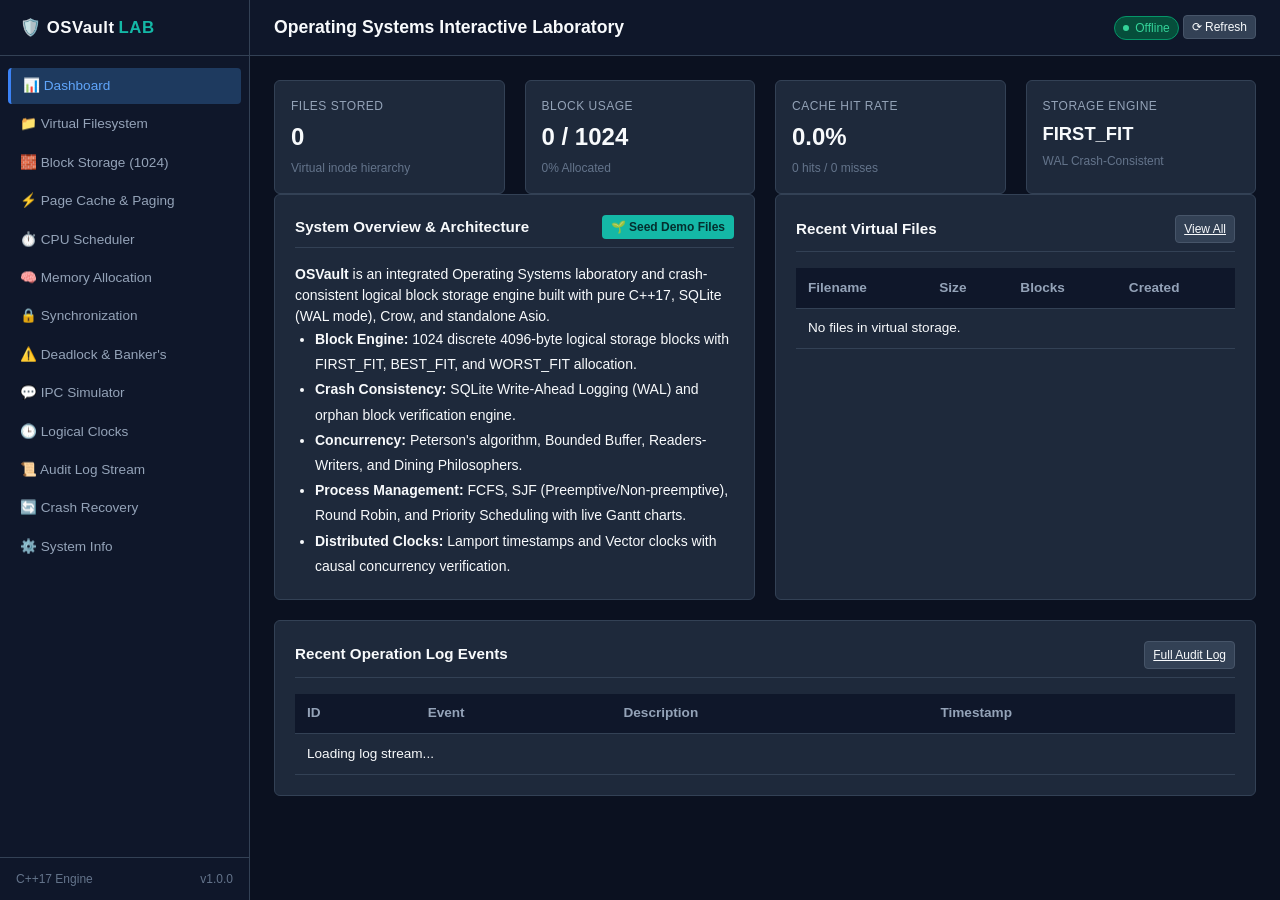
==== web/index.html @ 970a9176 "Initial commit: OSVault Complete Full-Stack Operating Systems Lab & Storage Engine" ====
<!DOCTYPE html>
<html lang="en">
<head>
  <meta charset="UTF-8">
  <meta name="viewport" content="width=device-width, initial-scale=1.0">
  <title>OSVault — Interactive Operating Systems Laboratory & Storage Engine</title>
  <link rel="stylesheet" href="assets/css/styles.css">
  <link rel="icon" href="data:image/svg+xml,<svg xmlns=%22http://www.w3.org/2000/svg%22 viewBox=%220%22%20width=%22100%22%20height=%22100%22><text y=%22.9em%22 font-size=%2290%22>🛡️</text></svg>">
</head>
<body>

  <!-- Sidebar -->
  <aside id="sidebar">
    <div class="brand-header">
      🛡️ OSVault <span>LAB</span>
    </div>
    <ul class="nav-menu">
      <li class="nav-item"><a href="#dashboard" class="nav-link active" data-view="dashboard">📊 Dashboard</a></li>
      <li class="nav-item"><a href="#files" class="nav-link" data-view="files">📁 Virtual Filesystem</a></li>
      <li class="nav-item"><a href="#blocks" class="nav-link" data-view="blocks">🧱 Block Storage (1024)</a></li>
      <li class="nav-item"><a href="#cache" class="nav-link" data-view="cache">⚡ Page Cache & Paging</a></li>
      <li class="nav-item"><a href="#scheduler" class="nav-link" data-view="scheduler">⏱️ CPU Scheduler</a></li>
      <li class="nav-item"><a href="#memory" class="nav-link" data-view="memory">🧠 Memory Allocation</a></li>
      <li class="nav-item"><a href="#sync" class="nav-link" data-view="sync">🔒 Synchronization</a></li>
      <li class="nav-item"><a href="#deadlock" class="nav-link" data-view="deadlock">⚠️ Deadlock & Banker's</a></li>
      <li class="nav-item"><a href="#ipc" class="nav-link" data-view="ipc">💬 IPC Simulator</a></li>
      <li class="nav-item"><a href="#clocks" class="nav-link" data-view="clocks">🕒 Logical Clocks</a></li>
      <li class="nav-item"><a href="#logs" class="nav-link" data-view="logs">📜 Audit Log Stream</a></li>
      <li class="nav-item"><a href="#recovery" class="nav-link" data-view="recovery">🔄 Crash Recovery</a></li>
      <li class="nav-item"><a href="#settings" class="nav-link" data-view="settings">⚙️ System Info</a></li>
    </ul>
    <div class="sidebar-footer">
      <span>C++17 Engine</span>
      <span class="badge badge-teal">v1.0.0</span>
    </div>
  </aside>

  <!-- Main View Area -->
  <main id="app-main">
    <header id="top-header">
      <div class="header-title-wrap">
        <h1 class="page-title">Operating Systems Interactive Laboratory</h1>
      </div>
      <div class="d-flex align-center gap-3">
        <span id="status-indicator" class="status-badge">
          <span class="status-dot"></span> Online
        </span>
        <button id="btn-global-refresh" class="btn btn-secondary btn-sm" onclick="location.reload()">⟳ Refresh</button>
      </div>
    </header>

    <div class="content-viewport">

      <!-- ================= 1. DASHBOARD ================= -->
      <section id="view-dashboard" class="module-section view-section active">
        <div class="grid-4 mb-3">
          <div class="stat-card">
            <div class="stat-label">Files Stored</div>
            <div id="dash-total-files" class="stat-value">0</div>
            <div class="stat-subtext">Virtual inode hierarchy</div>
          </div>
          <div class="stat-card">
            <div class="stat-label">Block Usage</div>
            <div id="dash-allocated-blocks" class="stat-value">0 / 1024</div>
            <div id="dash-storage-usage-pct" class="stat-subtext">0% Allocated</div>
          </div>
          <div class="stat-card">
            <div class="stat-label">Cache Hit Rate</div>
            <div id="dash-cache-hit-rate" class="stat-value highlight-teal">0.0%</div>
            <div id="dash-cache-ratio" class="stat-subtext">0 hits / 0 misses</div>
          </div>
          <div class="stat-card">
            <div class="stat-label">Storage Engine</div>
            <div id="dash-alloc-strategy" class="stat-value" style="font-size: 1.15rem; margin-top: 5px;">FIRST_FIT</div>
            <div id="dash-status-badge" class="stat-subtext highlight-blue">WAL Crash-Consistent</div>
          </div>
        </div>

        <div class="grid-2 mb-3">
          <div class="panel">
            <div class="panel-header">
              <span class="panel-title">System Overview & Architecture</span>
              <button id="btn-dash-seed" class="btn btn-teal btn-sm">🌱 Seed Demo Files</button>
            </div>
            <p class="text-muted mb-2">
              <strong>OSVault</strong> is an integrated Operating Systems laboratory and crash-consistent logical block storage engine built with pure C++17, SQLite (WAL mode), Crow, and standalone Asio.
            </p>
            <ul class="text-muted small" style="line-height: 1.8; padding-left: 1.25rem;">
              <li><strong>Block Engine:</strong> 1024 discrete 4096-byte logical storage blocks with FIRST_FIT, BEST_FIT, and WORST_FIT allocation.</li>
              <li><strong>Crash Consistency:</strong> SQLite Write-Ahead Logging (WAL) and orphan block verification engine.</li>
              <li><strong>Concurrency:</strong> Peterson's algorithm, Bounded Buffer, Readers-Writers, and Dining Philosophers.</li>
              <li><strong>Process Management:</strong> FCFS, SJF (Preemptive/Non-preemptive), Round Robin, and Priority Scheduling with live Gantt charts.</li>
              <li><strong>Distributed Clocks:</strong> Lamport timestamps and Vector clocks with causal concurrency verification.</li>
            </ul>
          </div>

          <div class="panel">
            <div class="panel-header">
              <span class="panel-title">Recent Virtual Files</span>
              <a href="#files" class="btn btn-secondary btn-sm" onclick="app.switchView('files')">View All</a>
            </div>
            <div class="table-wrap">
              <table class="data-table">
                <thead>
                  <tr>
                    <th>Filename</th>
                    <th>Size</th>
                    <th>Blocks</th>
                    <th>Created</th>
                  </tr>
                </thead>
                <tbody id="dash-recent-files-body">
                  <tr><td colspan="4" class="text-muted text-center p-3">No files in virtual storage.</td></tr>
                </tbody>
              </table>
            </div>
          </div>
        </div>

        <div class="panel">
          <div class="panel-header">
            <span class="panel-title">Recent Operation Log Events</span>
            <a href="#logs" class="btn btn-secondary btn-sm" onclick="app.switchView('logs')">Full Audit Log</a>
          </div>
          <div class="table-wrap">
            <table class="data-table">
              <thead>
                <tr>
                  <th>ID</th>
                  <th>Event</th>
                  <th>Description</th>
                  <th>Timestamp</th>
                </tr>
              </thead>
              <tbody id="dash-recent-logs-body">
                <tr><td colspan="4" class="text-muted text-center p-3">Loading log stream...</td></tr>
              </tbody>
            </table>
          </div>
        </div>
      </section>

      <!-- ================= 2. FILES ================= -->
      <section id="view-files" class="module-section view-section">
        <div class="panel">
          <div class="panel-header">
            <span class="panel-title">Virtual File System Manager</span>
            <div class="d-flex gap-2">
              <button id="btn-create-file-modal" class="btn btn-primary btn-sm">+ Create File</button>
              <button id="btn-refresh-files" class="btn btn-secondary btn-sm">⟳ Refresh</button>
            </div>
          </div>
          <div class="d-flex justify-between align-center mb-3">
            <div style="max-width: 300px; width: 100%;">
              <input type="text" id="file-search-input" class="input" placeholder="Search files by name...">
            </div>
            <span id="file-count-badge" class="badge badge-primary">0 files stored</span>
          </div>
          <div class="table-wrap">
            <table class="data-table">
              <thead>
                <tr>
                  <th>ID</th>
                  <th>Filename</th>
                  <th>Size</th>
                  <th>Allocated Blocks</th>
                  <th>Created At</th>
                  <th>Updated At</th>
                  <th style="text-align: right;">Actions</th>
                </tr>
              </thead>
              <tbody id="files-table-body">
                <tr><td colspan="7" class="text-center text-muted p-4">No files found. Click "Create File" to store data.</td></tr>
              </tbody>
            </table>
          </div>
        </div>
      </section>

      <!-- ================= 3. BLOCKS ================= -->
      <section id="view-blocks" class="module-section view-section">
        <div class="panel">
          <div class="panel-header">
            <span class="panel-title">1024-Block Logical Storage Visualizer</span>
            <div class="d-flex align-center gap-2">
              <label class="form-label mb-0">Strategy:</label>
              <select id="block-strategy-select" class="select" style="width: auto;">
                <option value="FIRST_FIT">FIRST_FIT</option>
                <option value="BEST_FIT">BEST_FIT</option>
                <option value="WORST_FIT">WORST_FIT</option>
              </select>
              <button id="btn-apply-strategy" class="btn btn-teal btn-sm">Set Strategy</button>
            </div>
          </div>

          <div class="legend-bar">
            <div class="legend-item"><div class="legend-swatch" style="background: #1e293b; border: 1px solid #334155;"></div> Free Block</div>
            <div class="legend-item"><div class="legend-swatch" style="background: #3b82f6;"></div> Allocated Block</div>
            <div class="legend-item"><div class="legend-swatch" style="background: #facc15;"></div> Selected Block</div>
            <span id="block-stats-summary" class="ml-auto font-mono text-muted">0 / 1024 allocated</span>
          </div>

          <div id="block-grid-container" class="block-grid-container mb-3"></div>

          <div id="block-inspector" class="panel mb-0" style="background: var(--bg-secondary);">
            <div id="inspector-empty" class="text-muted text-center p-2">Click any block in the grid above to inspect its metadata and payload.</div>
            <div id="inspector-content" style="display: none;">
              <h4 id="inspect-block-title" class="mb-2">Block Details</h4>
              <div class="grid-3 mb-2">
                <div><strong>Status:</strong> <span id="inspect-status" class="badge badge-info">FREE</span></div>
                <div><strong>File ID:</strong> <span id="inspect-file-id" class="font-mono">-</span></div>
                <div><strong>Checksum:</strong> <span id="inspect-checksum" class="font-mono text-muted">-</span></div>
              </div>
              <div>
                <strong>Payload Preview:</strong>
                <pre id="inspect-data" class="font-mono p-2 mt-1 rounded bg-dark" style="max-height: 120px; overflow-y: auto;"></pre>
              </div>
            </div>
          </div>
        </div>
      </section>

      <!-- ================= 4. CACHE ================= -->
      <section id="view-cache" class="module-section view-section">
        <div class="grid-4 mb-3">
          <div class="stat-card">
            <div class="stat-label">Cache Hits</div>
            <div id="cache-hits" class="stat-value highlight-teal">0</div>
            <div class="stat-subtext">Fast memory fetches</div>
          </div>
          <div class="stat-card">
            <div class="stat-label">Cache Misses</div>
            <div id="cache-misses" class="stat-value highlight-red">0</div>
            <div class="stat-subtext">Disk reads required</div>
          </div>
          <div class="stat-card">
            <div class="stat-label">Hit Ratio</div>
            <div id="cache-ratio" class="stat-value highlight-blue">0.0%</div>
            <div class="stat-subtext">Cache efficiency</div>
          </div>
          <div class="stat-card">
            <div class="stat-label">Cached Blocks</div>
            <div id="cache-cached-blocks" class="stat-value">0 / 64</div>
            <div class="stat-subtext">In-memory buffer</div>
          </div>
        </div>

        <div class="panel mb-3">
          <div class="panel-header">
            <span class="panel-title">FIFO vs LRU Page Replacement Simulation</span>
            <button id="btn-clear-cache" class="btn btn-secondary btn-sm">Clear Page Cache</button>
          </div>
          <div class="grid-3 mb-3">
            <div class="form-group mb-0">
              <label class="form-label">Reference String (Comma-separated page IDs):</label>
              <input type="text" id="page-ref-string" class="input" value="7,0,1,2,0,3,0,4,2,3,0,3,2,1,2,0,1,7,0,1">
            </div>
            <div class="form-group mb-0">
              <label class="form-label">Frame Capacity (Physical Memory Frames):</label>
              <input type="number" id="page-frame-count" class="input" value="3" min="1" max="10">
            </div>
            <div class="form-group mb-0">
              <label class="form-label">Algorithm:</label>
              <div class="d-flex gap-2">
                <select id="page-algo-select" class="select">
                  <option value="FIFO">FIFO (First-In, First-Out)</option>
                  <option value="LRU">LRU (Least Recently Used)</option>
                </select>
                <button id="btn-run-page-sim" class="btn btn-primary" style="white-space: nowrap;">Simulate</button>
              </div>
            </div>
          </div>
          <div id="page-sim-stats" class="mb-2"></div>
          <div id="page-sim-container" class="table-wrap">
            <div class="text-muted p-3 text-center">Click "Simulate" to execute the page replacement algorithm step-by-step.</div>
          </div>
        </div>
      </section>

      <!-- ================= 5. SCHEDULER ================= -->
      <section id="view-scheduler" class="module-section view-section">
        <div class="grid-2 mb-3">
          <div class="panel mb-0">
            <div class="panel-header">
              <span class="panel-title">Process Workload Queue</span>
              <button id="btn-add-proc" class="btn btn-teal btn-sm">+ Add Process</button>
            </div>
            <div class="grid-4 mb-2">
              <input type="text" id="proc-pid" class="input" placeholder="PID (e.g. P1)" value="P1">
              <input type="number" id="proc-arrival" class="input" placeholder="Arrival" value="0" min="0">
              <input type="number" id="proc-burst" class="input" placeholder="Burst" value="5" min="1">
              <input type="number" id="proc-priority" class="input" placeholder="Priority" value="1" min="1">
            </div>
            <div class="table-wrap" style="max-height: 220px; overflow-y: auto;">
              <table class="data-table">
                <thead>
                  <tr>
                    <th>PID</th>
                    <th>Arrival</th>
                    <th>Burst</th>
                    <th>Priority</th>
                    <th>Action</th>
                  </tr>
                </thead>
                <tbody id="proc-queue-body"></tbody>
              </table>
            </div>
          </div>

          <div class="panel mb-0">
            <div class="panel-header">
              <span class="panel-title">Scheduler Controls & Execution</span>
            </div>
            <div class="grid-2 mb-3">
              <div class="form-group mb-0">
                <label class="form-label">Scheduling Algorithm:</label>
                <select id="sched-algo" class="select">
                  <option value="FCFS">First-Come, First-Served (FCFS)</option>
                  <option value="SJF">SJF (Shortest Job First - Non-Preemptive)</option>
                  <option value="SRTF">SRTF (Shortest Remaining Time First - Preemptive)</option>
                  <option value="RR">Round Robin (RR)</option>
                  <option value="PRIORITY">Priority (Non-Preemptive)</option>
                </select>
              </div>
              <div id="quantum-group" class="form-group mb-0" style="display: none;">
                <label class="form-label">Time Quantum:</label>
                <input type="number" id="sched-quantum" class="input" value="2" min="1" max="20">
              </div>
            </div>
            <div class="d-flex gap-2">
              <button id="btn-run-scheduler" class="btn btn-primary" style="flex: 1;">▶ Run Scheduler</button>
              <button id="btn-compare-all-sched" class="btn btn-secondary" style="flex: 1;">📊 Compare All</button>
            </div>
          </div>
        </div>

        <div class="panel mb-3">
          <div class="panel-header">
            <span class="panel-title">Gantt Chart Execution Timeline</span>
            <div class="d-flex gap-3 small">
              <span>Avg Turnaround: <strong id="sched-avg-turnaround" class="highlight-blue">-</strong></span>
              <span>Avg Waiting: <strong id="sched-avg-waiting" class="highlight-teal">-</strong></span>
              <span>CPU Utilization: <strong id="sched-cpu-util" class="highlight-teal">100%</strong></span>
            </div>
          </div>
          <div id="gantt-chart-container" class="gantt-chart">
            <div class="gantt-bar idle" style="width: 100%;">Run scheduler to generate Gantt chart</div>
          </div>
          <div id="sched-timeline-labels" class="d-flex justify-between font-mono small text-muted"></div>
        </div>

        <div class="panel mb-3">
          <div class="panel-header">
            <span class="panel-title">Process Completion Metrics</span>
          </div>
          <div class="table-wrap">
            <table class="data-table">
              <thead>
                <tr>
                  <th>PID</th>
                  <th>Arrival Time</th>
                  <th>Burst Time</th>
                  <th>Completion Time</th>
                  <th>Turnaround Time</th>
                  <th>Waiting Time</th>
                </tr>
              </thead>
              <tbody id="sched-metrics-body">
                <tr><td colspan="6" class="text-center text-muted p-3">No simulation data available yet.</td></tr>
              </tbody>
            </table>
          </div>
        </div>

        <div id="sched-compare-container" style="display: none;" class="panel">
          <div class="panel-header">
            <span class="panel-title">Algorithm Benchmark Comparison</span>
          </div>
          <div id="sched-compare-content"></div>
        </div>
      </section>

      <!-- ================= 6. MEMORY ================= -->
      <section id="view-memory" class="module-section view-section">
        <div class="grid-3 mb-3">
          <div class="stat-card">
            <div class="stat-label">Memory Allocated</div>
            <div id="mem-used-stat" class="stat-value highlight-teal">0 KB</div>
            <div class="stat-subtext">Of 1024 KB total memory</div>
          </div>
          <div class="stat-card">
            <div class="stat-label">Free Contiguous Space</div>
            <div id="mem-free-stat" class="stat-value">1024 KB</div>
            <div class="stat-subtext">Available for allocation</div>
          </div>
          <div class="stat-card">
            <div class="stat-label">External Fragmentation</div>
            <div id="mem-ext-frag-stat" class="stat-value highlight-red">0 KB</div>
            <div class="stat-subtext">Non-contiguous free holes</div>
          </div>
        </div>

        <div class="panel mb-3">
          <div class="panel-header">
            <span class="panel-title">Dynamic Memory Allocator (First / Best / Worst Fit)</span>
            <button id="btn-mem-reset" class="btn btn-secondary btn-sm">Reset Memory</button>
          </div>
          <div class="grid-4 mb-3">
            <div class="form-group mb-0">
              <label class="form-label">Allocation Strategy:</label>
              <div class="d-flex gap-2">
                <select id="mem-strategy" class="select">
                  <option value="FIRST_FIT">First Fit</option>
                  <option value="BEST_FIT">Best Fit</option>
                  <option value="WORST_FIT">Worst Fit</option>
                </select>
                <button id="btn-apply-mem-strategy" class="btn btn-teal btn-sm">Apply</button>
              </div>
            </div>
            <div class="form-group mb-0">
              <label class="form-label">Process / Tag Name:</label>
              <input type="text" id="mem-req-pid" class="input" value="Proc_A">
            </div>
            <div class="form-group mb-0">
              <label class="form-label">Size in KB (Total 1024 KB):</label>
              <input type="number" id="mem-req-size" class="input" value="128" min="8" max="1024">
            </div>
            <div class="form-group mb-0 d-flex align-end">
              <button id="btn-mem-allocate" class="btn btn-primary" style="width: 100%;">Allocate Block</button>
            </div>
          </div>

          <label class="form-label">Physical Memory Map (0 - 1024 KB):</label>
          <div id="memory-map-container" class="memory-bar mb-3"></div>

          <div class="table-wrap">
            <table class="data-table">
              <thead>
                <tr>
                  <th>Block ID</th>
                  <th>Tag / Process</th>
                  <th>Start Address</th>
                  <th>Size</th>
                  <th>Status</th>
                  <th>Action</th>
                </tr>
              </thead>
              <tbody id="memory-blocks-body">
                <tr><td colspan="6" class="text-center text-muted p-3">Memory fully free (1024 KB).</td></tr>
              </tbody>
            </table>
          </div>
        </div>
      </section>

      <!-- ================= 7. SYNCHRONIZATION ================= -->
      <section id="view-sync" class="module-section view-section">
        <div class="d-flex gap-2 mb-3">
          <button class="btn btn-secondary sync-tab-btn active" data-tab="peterson">Peterson's Algorithm</button>
          <button class="btn btn-secondary sync-tab-btn" data-tab="bb">Bounded Buffer</button>
          <button class="btn btn-secondary sync-tab-btn" data-tab="rw">Readers-Writers</button>
          <button class="btn btn-secondary sync-tab-btn" data-tab="dp">Dining Philosophers</button>
        </div>

        <!-- Peterson -->
        <div id="sync-peterson" class="sync-tab-content active panel">
          <div class="panel-header">
            <span class="panel-title">Peterson's Mutual Exclusion for 2 Processes</span>
            <button id="btn-peterson-reset" class="btn btn-secondary btn-sm">Reset</button>
          </div>
          <div class="grid-3 mb-3">
            <div class="stat-card">
              <div class="stat-label">Process P0 Flag</div>
              <div id="sync-p0-flag" class="stat-value font-mono">false</div>
              <button id="btn-peterson-p0" class="btn btn-primary btn-sm mt-2" style="width: 100%;">Step P0</button>
            </div>
            <div class="stat-card">
              <div class="stat-label">Turn Variable</div>
              <div id="sync-turn" class="stat-value font-mono highlight-teal">0</div>
              <div class="stat-subtext">Favors Process Turn</div>
            </div>
            <div class="stat-card">
              <div class="stat-label">Process P1 Flag</div>
              <div id="sync-p1-flag" class="stat-value font-mono">false</div>
              <button id="btn-peterson-p1" class="btn btn-primary btn-sm mt-2" style="width: 100%;">Step P1</button>
            </div>
          </div>
          <div class="p-3 rounded bg-dark border border-secondary text-center">
            <strong>Critical Section Status:</strong>
            <span id="sync-cs-status" class="badge badge-success ml-2">IDLE (No collision)</span>
          </div>
        </div>

        <!-- Bounded Buffer -->
        <div id="sync-bb" class="sync-tab-content panel" style="display: none;">
          <div class="panel-header">
            <span class="panel-title">Bounded Buffer (Producer-Consumer with Semaphores)</span>
            <button id="btn-bb-reset" class="btn btn-secondary btn-sm">Reset</button>
          </div>
          <div class="grid-3 mb-3">
            <div class="stat-card">
              <div class="stat-label">Buffer Capacity</div>
              <div id="bb-capacity" class="stat-value">5</div>
              <div class="stat-subtext">Fixed circular queue</div>
            </div>
            <div class="stat-card">
              <div class="stat-label">Items In Buffer</div>
              <div id="bb-count" class="stat-value highlight-teal">0</div>
              <div class="stat-subtext">Current stock</div>
            </div>
            <div class="stat-card">
              <div class="stat-label">Semaphores</div>
              <div class="font-mono mt-1">Empty: <strong id="bb-sem-empty">5</strong> | Full: <strong id="bb-sem-full">0</strong></div>
              <div class="stat-subtext">Mutex: Available</div>
            </div>
          </div>
          <div class="panel mb-3" style="background: var(--bg-secondary);">
            <label class="form-label">Buffer Slots:</label>
            <div id="bb-slots-container" class="d-flex gap-3 justify-center p-3"></div>
          </div>
          <div class="d-flex gap-3">
            <div class="d-flex gap-2" style="flex: 1;">
              <input type="text" id="bb-produce-val" class="input" placeholder="Item (e.g. Data_1)" value="Item_A">
              <button id="btn-bb-produce" class="btn btn-primary" style="white-space: nowrap;">Produce</button>
            </div>
            <button id="btn-bb-consume" class="btn btn-danger" style="flex: 1;">Consume Item</button>
          </div>
        </div>

        <!-- Readers-Writers -->
        <div id="sync-rw" class="sync-tab-content panel" style="display: none;">
          <div class="panel-header">
            <span class="panel-title">Readers-Writers Problem (Read-Biased / Mutex)</span>
            <button id="btn-rw-reset" class="btn btn-secondary btn-sm">Reset</button>
          </div>
          <div class="grid-3 mb-3">
            <div class="stat-card">
              <div class="stat-label">Active Readers</div>
              <div id="rw-active-readers" class="stat-value highlight-blue">0</div>
              <div class="stat-subtext">Concurrent shared reads</div>
            </div>
            <div class="stat-card">
              <div class="stat-label">Writer Status</div>
              <div id="rw-writer-active" class="stat-value highlight-red">IDLE</div>
              <div class="stat-subtext">Exclusive access lock</div>
            </div>
            <div class="stat-card">
              <div class="stat-label">Shared Resource Value</div>
              <div id="rw-resource-val" class="stat-value font-mono">100</div>
              <div class="stat-subtext">Memory record</div>
            </div>
          </div>
          <div id="rw-status-msg" class="alert alert-info mb-3">System idle. Readers can read concurrently; Writers require exclusive lock.</div>
          <div class="grid-2">
            <div class="panel mb-0" style="background: var(--bg-secondary);">
              <h4 class="mb-2">Reader Operations</h4>
              <div class="form-group">
                <input type="text" id="rw-reader-id" class="input" placeholder="Reader ID (e.g. Reader_1)" value="Reader_1">
              </div>
              <div class="d-flex gap-2">
                <button id="btn-rw-start-read" class="btn btn-primary btn-sm" style="flex: 1;">Start Read</button>
                <button id="btn-rw-stop-read" class="btn btn-secondary btn-sm" style="flex: 1;">Stop Read</button>
              </div>
            </div>
            <div class="panel mb-0" style="background: var(--bg-secondary);">
              <h4 class="mb-2">Writer Operations</h4>
              <div class="grid-2 mb-2">
                <input type="text" id="rw-writer-id" class="input" placeholder="Writer ID" value="Writer_1">
                <input type="number" id="rw-writer-val" class="input" placeholder="New Value" value="200">
              </div>
              <div class="d-flex gap-2">
                <button id="btn-rw-start-write" class="btn btn-danger btn-sm" style="flex: 1;">Acquire Lock (Write)</button>
                <button id="btn-rw-stop-write" class="btn btn-secondary btn-sm" style="flex: 1;">Release Lock</button>
              </div>
            </div>
          </div>
        </div>

        <!-- Dining Philosophers -->
        <div id="sync-dp" class="sync-tab-content panel" style="display: none;">
          <div class="panel-header">
            <span class="panel-title">Dining Philosophers Synchronization & Deadlock Avoidance</span>
            <button id="btn-dp-reset" class="btn btn-secondary btn-sm">Reset</button>
          </div>
          <div id="dp-status-msg" class="text-muted mb-3">Resource hierarchy prevents deadlocks: 5 Philosophers, 5 Chopsticks.</div>
          <div id="dp-table-container" class="grid-5 gap-2 mb-3"></div>
        </div>
      </section>

      <!-- ================= 8. DEADLOCK ================= -->
      <section id="view-deadlock" class="module-section view-section">
        <div class="panel mb-3">
          <div class="panel-header">
            <span class="panel-title">Banker's Algorithm & Deadlock Detection</span>
            <div class="d-flex gap-2">
              <button id="btn-load-preset-safe" class="btn btn-secondary btn-sm">Load Safe Preset</button>
              <button id="btn-load-preset-deadlock" class="btn btn-secondary btn-sm">Load Deadlock Preset</button>
            </div>
          </div>

          <div class="grid-3 mb-3">
            <div class="form-group mb-0">
              <label class="form-label">Available Vector [A, B, C]:</label>
              <input type="text" id="banker-avail-vector" class="input font-mono" value="3, 3, 2">
            </div>
            <div class="form-group mb-0" style="grid-column: span 2;">
              <label class="form-label">Actions:</label>
              <div class="d-flex gap-2">
                <button id="btn-run-banker" class="btn btn-primary" style="flex: 1;">🔍 Analyze Deadlock / Safety</button>
                <button id="btn-recover-deadlock" class="btn btn-danger btn-sm">⚡ Recover (Terminate Deadlocked)</button>
              </div>
            </div>
          </div>

          <div class="grid-2 mb-3">
            <div>
              <label class="form-label">Current Allocation Matrix (P0..P4 &times; A,B,C):</label>
              <textarea id="banker-alloc-matrix" class="textarea font-mono" rows="6">0, 1, 0
2, 0, 0
3, 0, 2
2, 1, 1
0, 0, 2</textarea>
            </div>
            <div>
              <label class="form-label">Max / Request Matrix (P0..P4 &times; A,B,C):</label>
              <textarea id="banker-request-matrix" class="textarea font-mono" rows="6">7, 5, 3
3, 2, 2
9, 0, 2
2, 2, 2
4, 3, 3</textarea>
            </div>
          </div>

          <div id="deadlock-result-box" class="p-3 rounded bg-dark border border-secondary">
            <div class="text-muted text-center">Click "Analyze Deadlock / Safety" to run Banker's Algorithm.</div>
          </div>
        </div>
      </section>

      <!-- ================= 9. IPC ================= -->
      <section id="view-ipc" class="module-section view-section">
        <div class="d-flex gap-2 mb-3">
          <button class="btn btn-secondary ipc-subtab-btn active" data-tab="pipe">Unix Pipe</button>
          <button class="btn btn-secondary ipc-subtab-btn" data-tab="mq">Message Queue</button>
          <button class="btn btn-secondary ipc-subtab-btn" data-tab="shm">Shared Memory & Mutex</button>
          <button class="btn btn-secondary ipc-subtab-btn" data-tab="socket">Socket Exchange</button>
        </div>

        <!-- Pipe -->
        <div id="ipc-pipe" class="ipc-subtab-content active panel">
          <div class="panel-header">
            <span class="panel-title">Anonymous Pipe FIFO Stream</span>
            <button id="btn-pipe-reset" class="btn btn-secondary btn-sm">Clear Pipe</button>
          </div>
          <div class="mb-3">
            <div class="d-flex justify-between small text-muted mb-1">
              <span>Pipe Buffer:</span>
              <span id="pipe-size-badge">0 / 4096 bytes</span>
            </div>
            <div style="background: var(--bg-secondary); height: 10px; border-radius: 5px; overflow: hidden;">
              <div id="pipe-fill-bar" style="background: var(--accent-blue); width: 0%; height: 100%; transition: width 0.2s;"></div>
            </div>
          </div>
          <pre id="pipe-buffer-display" class="font-mono p-3 rounded bg-dark mb-3" style="max-height: 120px; overflow-y: auto;">(Pipe empty)</pre>
          <div class="grid-2">
            <div>
              <label class="form-label">Write to Pipe:</label>
              <div class="d-flex gap-2">
                <input type="text" id="pipe-write-input" class="input" placeholder="Payload string...">
                <button id="btn-pipe-write" class="btn btn-primary" style="white-space: nowrap;">Write</button>
              </div>
            </div>
            <div>
              <label class="form-label">Read from Pipe (Bytes):</label>
              <div class="d-flex gap-2">
                <input type="number" id="pipe-read-bytes" class="input" value="64" min="1" max="1024">
                <button id="btn-pipe-read" class="btn btn-teal" style="white-space: nowrap;">Read</button>
              </div>
              <div id="pipe-read-output" class="font-mono mt-2 small text-muted"></div>
            </div>
          </div>
        </div>

        <!-- Message Queue -->
        <div id="ipc-mq" class="ipc-subtab-content panel" style="display: none;">
          <div class="panel-header">
            <span class="panel-title">POSIX Message Queue Simulation</span>
            <div class="d-flex gap-2">
              <span id="mq-count-badge" class="badge badge-primary">0 / 64 messages</span>
              <button id="btn-mq-clear" class="btn btn-secondary btn-sm">Clear Queue</button>
            </div>
          </div>
          <div class="grid-2 mb-3">
            <div class="panel mb-0" style="background: var(--bg-secondary);">
              <h4 class="mb-2">Send Message</h4>
              <div class="grid-2 mb-2">
                <select id="mq-sender" class="select">
                  <option value="Proc_A">Proc_A</option>
                  <option value="Proc_B">Proc_B</option>
                  <option value="Proc_C">Proc_C</option>
                </select>
                <select id="mq-receiver" class="select">
                  <option value="Proc_B">Proc_B</option>
                  <option value="Proc_A">Proc_A</option>
                  <option value="Proc_C">Proc_C</option>
                </select>
              </div>
              <div class="d-flex gap-2">
                <input type="text" id="mq-message" class="input" placeholder="Message content...">
                <button id="btn-mq-send" class="btn btn-primary">Send</button>
              </div>
            </div>
            <div class="panel mb-0" style="background: var(--bg-secondary);">
              <h4 class="mb-2">Receive Message</h4>
              <div class="d-flex gap-2 mb-2">
                <select id="mq-receive-proc" class="select">
                  <option value="Proc_B">Proc_B</option>
                  <option value="Proc_A">Proc_A</option>
                  <option value="Proc_C">Proc_C</option>
                </select>
                <button id="btn-mq-receive" class="btn btn-teal">Receive</button>
              </div>
              <div id="mq-receive-output" class="font-mono p-2 rounded bg-dark small">No message received yet.</div>
            </div>
          </div>
          <div id="mq-messages-list"></div>
        </div>

        <!-- Shared Memory & Mutex -->
        <div id="ipc-shm" class="ipc-subtab-content panel" style="display: none;">
          <div class="panel-header">
            <span class="panel-title">Shared Memory with Mutex Synchronization</span>
            <span id="shm-lock-status" class="badge badge-success">UNLOCKED</span>
          </div>
          <div class="grid-3 mb-3">
            <div class="form-group mb-0">
              <label class="form-label">Operating Process:</label>
              <select id="shm-process" class="select">
                <option value="Proc_X">Proc_X</option>
                <option value="Proc_Y">Proc_Y</option>
                <option value="Proc_Z">Proc_Z</option>
              </select>
            </div>
            <div class="form-group mb-0 d-flex gap-2 align-end">
              <button id="btn-shm-lock" class="btn btn-danger" style="flex: 1;">Lock Mutex</button>
              <button id="btn-shm-unlock" class="btn btn-secondary" style="flex: 1;">Unlock</button>
            </div>
            <div class="form-group mb-0 d-flex align-end">
              <span id="shm-version" class="text-muted small">Version / Seq: 0</span>
            </div>
          </div>
          <div class="panel mb-3" style="background: var(--bg-secondary);">
            <label class="form-label">Shared Memory Content:</label>
            <pre id="shm-content" class="font-mono p-3 rounded bg-dark">(Empty Shared Memory)</pre>
          </div>
          <div class="grid-2">
            <div>
              <label class="form-label">Write Data (Requires Mutex Lock):</label>
              <div class="d-flex gap-2">
                <input type="text" id="shm-write-data" class="input" placeholder="New memory value...">
                <button id="btn-shm-write" class="btn btn-primary">Write</button>
              </div>
            </div>
            <div>
              <label class="form-label">Read Data:</label>
              <button id="btn-shm-read" class="btn btn-teal mb-2">Read Shared Memory</button>
              <div id="shm-read-output" class="font-mono small text-muted"></div>
            </div>
          </div>
        </div>

        <!-- Socket -->
        <div id="ipc-socket" class="ipc-subtab-content panel" style="display: none;">
          <div class="panel-header">
            <span class="panel-title">Client-Server Request-Reply Exchange</span>
          </div>
          <div class="grid-3 mb-3">
            <div class="form-group mb-0">
              <label class="form-label">Client Name:</label>
              <input type="text" id="socket-client-name" class="input" value="Client_1">
            </div>
            <div class="form-group mb-0">
              <label class="form-label">Command / Payload (e.g. GET_TIME, ECHO hello, PING):</label>
              <input type="text" id="socket-payload" class="input" value="PING">
            </div>
            <div class="form-group mb-0 d-flex align-end">
              <button id="btn-socket-send" class="btn btn-primary" style="width: 100%;">Send IPC Request</button>
            </div>
          </div>
          <div id="socket-history-list"></div>
        </div>
      </section>

      <!-- ================= 10. CLOCKS ================= -->
      <section id="view-clocks" class="module-section view-section">
        <div class="panel mb-3">
          <div class="panel-header">
            <span class="panel-title">Distributed Logical Clocks (Lamport & Vector Clocks)</span>
            <button id="btn-clock-reset" class="btn btn-secondary btn-sm">Reset Clocks</button>
          </div>
          <div id="clock-nodes-container" class="grid-3 mb-3"></div>
          <div class="grid-2 mb-3">
            <div class="panel mb-0" style="background: var(--bg-secondary);">
              <h4 class="mb-2">Trigger Local Computation Event</h4>
              <div class="d-flex gap-2">
                <select id="clock-local-node" class="select" style="max-width: 120px;"></select>
                <input type="text" id="clock-local-desc" class="input" placeholder="Event description...">
                <button id="btn-clock-local-event" class="btn btn-primary" style="white-space: nowrap;">Trigger</button>
              </div>
            </div>
            <div class="panel mb-0" style="background: var(--bg-secondary);">
              <h4 class="mb-2">Send Distributed Message</h4>
              <div class="grid-3 mb-2">
                <select id="clock-from-node" class="select"></select>
                <select id="clock-to-node" class="select"></select>
                <button id="btn-clock-send" class="btn btn-teal">Send Msg</button>
              </div>
              <input type="text" id="clock-send-msg" class="input" placeholder="Message content (e.g. Sync state)">
            </div>
          </div>
        </div>

        <div class="panel mb-3">
          <div class="panel-header">
            <span class="panel-title">Causal Concurrency Checker (Vector Clock Comparison)</span>
          </div>
          <div class="grid-3 mb-2">
            <div>
              <label class="form-label">Vector V1 [N0, N1, N2]:</label>
              <input type="text" id="concurrency-v1" class="input font-mono" value="[1, 0, 0]">
            </div>
            <div>
              <label class="form-label">Vector V2 [N0, N1, N2]:</label>
              <input type="text" id="concurrency-v2" class="input font-mono" value="[0, 1, 0]">
            </div>
            <div class="d-flex align-end">
              <button id="btn-concurrency-check" class="btn btn-primary" style="width: 100%;">Evaluate Causality</button>
            </div>
          </div>
          <div id="concurrency-result" class="mt-2"></div>
        </div>

        <div class="panel mb-3">
          <div class="panel-header">
            <span class="panel-title">Distributed Causal Event Timeline</span>
          </div>
          <div id="clock-timeline-list"></div>
        </div>
      </section>

      <!-- ================= 11. LOGS ================= -->
      <section id="view-logs" class="module-section view-section">
        <div class="panel">
          <div class="panel-header">
            <span class="panel-title">Persistent Operation Log & Audit Stream</span>
            <div class="d-flex gap-2 align-center">
              <label class="d-flex align-center gap-1 small text-muted">
                <input type="checkbox" id="toggle-auto-refresh-logs"> Live Tail
              </label>
              <button id="btn-refresh-logs" class="btn btn-secondary btn-sm">⟳ Refresh</button>
              <button id="btn-clear-logs" class="btn btn-danger btn-sm">Clear Audit Logs</button>
            </div>
          </div>
          <div class="grid-3 mb-3">
            <div class="form-group mb-0">
              <label class="form-label">Filter by Event Type:</label>
              <select id="log-filter-type" class="select">
                <option value="">All Events</option>
                <option value="FILE_CREATE">FILE_CREATE</option>
                <option value="FILE_DELETE">FILE_DELETE</option>
                <option value="BLOCK_ALLOC">BLOCK_ALLOC</option>
                <option value="BLOCK_FREE">BLOCK_FREE</option>
                <option value="CACHE_HIT">CACHE_HIT</option>
                <option value="CACHE_MISS">CACHE_MISS</option>
                <option value="SCHED_RUN">SCHED_RUN</option>
                <option value="MEM_ALLOC">MEM_ALLOC</option>
                <option value="DEADLOCK">DEADLOCK</option>
                <option value="SYNC">SYNC</option>
                <option value="IPC">IPC</option>
                <option value="RECOVERY">RECOVERY</option>
              </select>
            </div>
            <div class="form-group mb-0" style="grid-column: span 2;">
              <label class="form-label">Search Description / Metadata:</label>
              <input type="text" id="log-search-input" class="input" placeholder="Search event text...">
            </div>
          </div>
          <div class="d-flex justify-between align-center mb-2">
            <span id="log-count-badge" class="badge badge-primary">0 events</span>
            <div class="d-flex align-center gap-2">
              <span id="log-page-info" class="small text-muted">Showing 0-0 of 0</span>
              <button id="btn-log-prev" class="btn btn-secondary btn-sm">&larr; Prev</button>
              <button id="btn-log-next" class="btn btn-secondary btn-sm">Next &rarr;</button>
            </div>
          </div>
          <div class="table-wrap">
            <table class="data-table">
              <thead>
                <tr>
                  <th>ID</th>
                  <th>Event Type</th>
                  <th>Description</th>
                  <th>Metadata</th>
                  <th>Timestamp</th>
                </tr>
              </thead>
              <tbody id="logs-table-body">
                <tr><td colspan="5" class="text-center text-muted p-4">Loading audit stream...</td></tr>
              </tbody>
            </table>
          </div>
        </div>
      </section>

      <!-- ================= 12. RECOVERY ================= -->
      <section id="view-recovery" class="module-section view-section">
        <div id="integrity-status-card" class="panel mb-3">
          <div class="text-center p-3 text-muted">Click "Run Integrity Check" to scan storage consistency.</div>
        </div>

        <div class="panel mb-3">
          <div class="panel-header">
            <span class="panel-title">Crash Consistency Laboratory & Verification</span>
            <div class="d-flex gap-2">
              <button id="btn-run-integrity-check" class="btn btn-primary btn-sm">🔍 Run Integrity Check</button>
              <button id="btn-fix-orphans" class="btn btn-teal btn-sm" disabled>🔧 Fix Orphan Blocks</button>
            </div>
          </div>
          <div class="grid-2 mb-3">
            <div class="panel mb-0" style="background: var(--bg-secondary);">
              <h4 class="mb-2">Simulate Interrupted Write (Power Loss Crash)</h4>
              <p class="small text-muted mb-2">
                Allocates physical storage block on disk but intentionally interrupts metadata transaction before SQLite WAL commit.
              </p>
              <div class="d-flex gap-2">
                <input type="text" id="sim-crash-filename" class="input" value="crash_test.bin">
                <button id="btn-sim-interrupted-write" class="btn btn-danger" style="white-space: nowrap;">Simulate Crash</button>
              </div>
            </div>

            <div class="panel mb-0" style="background: var(--bg-secondary);">
              <h4 class="mb-2">Simulate System Restart & WAL Replay</h4>
              <p class="small text-muted mb-2">
                Simulates an ungraceful process shutdown followed by restart to verify persistent state replay and database integrity.
              </p>
              <button id="btn-sim-restart" class="btn btn-secondary" style="width: 100%;">Simulate Reboot & Verify</button>
            </div>
          </div>

          <div id="recovery-sim-result"></div>
        </div>

        <div class="panel">
          <div class="panel-header">
            <span class="panel-title">Recovery Audit Log</span>
          </div>
          <div class="table-wrap">
            <table class="data-table">
              <thead>
                <tr>
                  <th>Action</th>
                  <th>Description</th>
                  <th>Status</th>
                  <th>Timestamp</th>
                </tr>
              </thead>
              <tbody id="recovery-history-body">
                <tr><td colspan="4" class="text-center text-muted p-3">No recovery history recorded yet.</td></tr>
              </tbody>
            </table>
          </div>
        </div>
      </section>

      <!-- ================= 13. SETTINGS & SYSTEM ================= -->
      <section id="view-settings" class="module-section view-section">
        <div class="panel mb-3">
          <div class="panel-header">
            <span class="panel-title">Engine Configuration & Operating Environment</span>
          </div>
          <div class="grid-2 mb-3">
            <div>
              <table class="data-table">
                <tbody>
                  <tr><th>Software Version</th><td>OSVault v1.0.0 (Release)</td></tr>
                  <tr><th>C++ Standard</th><td>ISO/IEC C++17</td></tr>
                  <tr><th>Web Server Framework</th><td>Crow C++ v1.3.4 (Header-Only) + Standalone Asio 1.30.2</td></tr>
                  <tr><th>Database Engine</th><td>SQLite 3.47.0 (WAL Mode Enabled)</td></tr>
                  <tr><th>Test Framework</th><td>doctest v2.4.11</td></tr>
                </tbody>
              </table>
            </div>
            <div>
              <table class="data-table">
                <tbody>
                  <tr><th>Block Size</th><td>4096 bytes (4 KB standard sector)</td></tr>
                  <tr><th>Total Storage Blocks</th><td>1024 blocks (4 MB virtual storage)</td></tr>
                  <tr><th>Page Cache Frames</th><td>64 memory frames</td></tr>
                  <tr><th>IPC Buffer Capacity</th><td>4096 bytes pipe / 64 queue msgs</td></tr>
                  <tr><th>Network Port</th><td>HTTP 8080 (Single C++ process)</td></tr>
                </tbody>
              </table>
            </div>
          </div>
        </div>
      </section>

    </div>
  </main>

  <!-- Create / Edit File Modal -->
  <div id="file-modal" class="modal-overlay">
    <div class="modal-box">
      <div class="modal-header">
        <h3 id="modal-title">Create Virtual File</h3>
        <button id="btn-close-modal" class="btn btn-secondary btn-sm">&times;</button>
      </div>
      <input type="hidden" id="file-id">
      <div class="form-group">
        <label class="form-label">Filename:</label>
        <input type="text" id="file-name" class="input" placeholder="e.g. kern_config.sys">
      </div>
      <div class="form-group">
        <label class="form-label">File Content:</label>
        <textarea id="file-content" class="textarea" rows="8" placeholder="Enter text or binary payload..."></textarea>
      </div>
      <div class="modal-footer">
        <button id="btn-cancel-modal" class="btn btn-secondary">Cancel</button>
        <button id="btn-save-file" class="btn btn-primary">Save File</button>
      </div>
    </div>
  </div>

  <!-- Inspect File Modal -->
  <div id="file-view-modal" class="modal-overlay">
    <div class="modal-box">
      <div class="modal-header">
        <h3 id="view-modal-title">File Details</h3>
        <button id="btn-close-view-modal" class="btn btn-secondary btn-sm">&times;</button>
      </div>
      <div id="view-file-meta" class="mb-3 text-muted small"></div>
      <pre id="view-file-content" class="font-mono p-3 rounded bg-dark mb-3" style="max-height: 250px; overflow-y: auto;"></pre>
      <div class="modal-footer">
        <button class="btn btn-secondary" onclick="document.getElementById('file-view-modal').classList.remove('active')">Close</button>
      </div>
    </div>
  </div>

  <!-- JavaScript Modules -->
  <script src="assets/js/api.js"></script>
  <script src="assets/js/dashboard.js"></script>
  <script src="assets/js/files.js"></script>
  <script src="assets/js/blocks.js"></script>
  <script src="assets/js/cache.js"></script>
  <script src="assets/js/scheduler.js"></script>
  <script src="assets/js/memory.js"></script>
  <script src="assets/js/synchronization.js"></script>
  <script src="assets/js/deadlock.js"></script>
  <script src="assets/js/ipc.js"></script>
  <script src="assets/js/clocks.js"></script>
  <script src="assets/js/logs.js"></script>
  <script src="assets/js/recovery.js"></script>
  <script src="assets/js/app.js"></script>
</body>
</html>
---- web/assets/css/styles.css ----
/* OSVault Design System - Professional Dark Navy / Slate */
:root {
  --bg-primary: #0b1120;
  --bg-secondary: #0f172a;
  --panel-bg: #1e293b;
  --panel-hover: #243248;
  --border-color: #334155;
  --border-subtle: #1e293b;
  
  --text-main: #f8fafc;
  --text-muted: #94a3b8;
  --text-dim: #64748b;
  
  --accent-blue: #3b82f6;
  --accent-blue-hover: #2563eb;
  --accent-teal: #14b8a6;
  --accent-teal-hover: #0d9488;
  
  --status-success: #10b981;
  --status-warning: #f59e0b;
  --status-danger: #ef4444;
  --status-info: #0ea5e9;

  --font-sans: -apple-system, BlinkMacSystemFont, "Segoe UI", Roboto, Helvetica, Arial, sans-serif;
  --font-mono: ui-monospace, SFMono-Regular, Menlo, Monaco, Consolas, "Liberation Mono", "Courier New", monospace;
  
  --sidebar-width: 250px;
  --header-height: 56px;
  --radius-sm: 4px;
  --radius-md: 6px;
  --radius-lg: 8px;
}

* {
  box-sizing: border-box;
  margin: 0;
  padding: 0;
}

body {
  font-family: var(--font-sans);
  background-color: var(--bg-primary);
  color: var(--text-main);
  line-height: 1.5;
  font-size: 14px;
  display: flex;
  height: 100vh;
  overflow: hidden;
}

/* Sidebar Layout */
aside#sidebar {
  width: var(--sidebar-width);
  background-color: var(--bg-secondary);
  border-right: 1px solid var(--border-color);
  display: flex;
  flex-direction: column;
  flex-shrink: 0;
}

.brand-header {
  height: var(--header-height);
  display: flex;
  align-items: center;
  padding: 0 1.25rem;
  border-bottom: 1px solid var(--border-color);
  font-weight: 700;
  font-size: 1.05rem;
  letter-spacing: 0.5px;
  color: var(--text-main);
}

.brand-header span {
  color: var(--accent-teal);
  margin-left: 4px;
}

.nav-menu {
  flex: 1;
  overflow-y: auto;
  padding: 0.75rem 0.5rem;
  list-style: none;
}

.nav-item {
  margin-bottom: 2px;
}

.nav-link {
  display: flex;
  align-items: center;
  padding: 0.5rem 0.75rem;
  color: var(--text-muted);
  text-decoration: none;
  border-radius: var(--radius-sm);
  font-size: 0.85rem;
  font-weight: 500;
  transition: all 0.15s ease-in-out;
}

.nav-link:hover {
  background-color: var(--panel-bg);
  color: var(--text-main);
}

.nav-link.active {
  background-color: #1e3a5f;
  color: #60a5fa;
  border-left: 3px solid var(--accent-blue);
}

.sidebar-footer {
  padding: 0.75rem 1rem;
  border-top: 1px solid var(--border-color);
  font-size: 0.75rem;
  color: var(--text-dim);
  display: flex;
  justify-content: space-between;
  align-items: center;
}

/* Main Content Area */
main#app-main {
  flex: 1;
  display: flex;
  flex-direction: column;
  overflow: hidden;
  background-color: var(--bg-primary);
}

header#top-header {
  height: var(--header-height);
  background-color: var(--bg-secondary);
  border-bottom: 1px solid var(--border-color);
  display: flex;
  align-items: center;
  justify-content: space-between;
  padding: 0 1.5rem;
}

.header-title-wrap {
  display: flex;
  align-items: center;
  gap: 0.75rem;
}

.page-title {
  font-size: 1.1rem;
  font-weight: 600;
}

.status-badge {
  display: inline-flex;
  align-items: center;
  gap: 6px;
  font-size: 0.75rem;
  padding: 2px 8px;
  border-radius: 9999px;
  background-color: #064e3b;
  color: #34d399;
  border: 1px solid #059669;
}

.status-badge.error {
  background-color: #7f1d1d;
  color: #f87171;
  border-color: #b91c1c;
}

.status-dot {
  width: 6px;
  height: 6px;
  border-radius: 50%;
  background-color: currentColor;
}

.content-viewport {
  flex: 1;
  overflow-y: auto;
  padding: 1.5rem;
}

.module-section {
  display: none;
}

.module-section.active {
  display: block;
}

/* Common Panels & Cards */
.panel {
  background-color: var(--panel-bg);
  border: 1px solid var(--border-color);
  border-radius: var(--radius-md);
  padding: 1.25rem;
  margin-bottom: 1.25rem;
}

.panel-header {
  display: flex;
  justify-content: space-between;
  align-items: center;
  margin-bottom: 1rem;
  padding-bottom: 0.5rem;
  border-bottom: 1px solid var(--border-color);
}

.panel-title {
  font-size: 0.95rem;
  font-weight: 600;
  color: var(--text-main);
}

.grid-2 {
  display: grid;
  grid-template-columns: repeat(2, 1fr);
  gap: 1.25rem;
}

.grid-3 {
  display: grid;
  grid-template-columns: repeat(3, 1fr);
  gap: 1.25rem;
}

.grid-4 {
  display: grid;
  grid-template-columns: repeat(4, 1fr);
  gap: 1.25rem;
}

/* Metric Stats Cards */
.stat-card {
  background-color: var(--panel-bg);
  border: 1px solid var(--border-color);
  border-radius: var(--radius-md);
  padding: 1rem;
}

.stat-label {
  font-size: 0.75rem;
  text-transform: uppercase;
  color: var(--text-muted);
  letter-spacing: 0.5px;
  margin-bottom: 0.25rem;
}

.stat-value {
  font-size: 1.5rem;
  font-weight: 700;
  color: var(--text-main);
}

.stat-subtext {
  font-size: 0.75rem;
  color: var(--text-dim);
  margin-top: 0.25rem;
}

/* Tables */
.table-wrap {
  overflow-x: auto;
}

table.data-table {
  width: 100%;
  border-collapse: collapse;
  font-size: 0.85rem;
  text-align: left;
}

table.data-table th {
  background-color: var(--bg-secondary);
  color: var(--text-muted);
  font-weight: 600;
  padding: 0.6rem 0.75rem;
  border-bottom: 1px solid var(--border-color);
}

table.data-table td {
  padding: 0.6rem 0.75rem;
  border-bottom: 1px solid var(--border-color);
  color: var(--text-main);
}

table.data-table tr:hover td {
  background-color: var(--panel-hover);
}

/* Form Controls & Buttons */
.btn {
  display: inline-flex;
  align-items: center;
  justify-content: center;
  gap: 6px;
  padding: 0.45rem 0.85rem;
  font-size: 0.825rem;
  font-weight: 500;
  border-radius: var(--radius-sm);
  border: 1px solid transparent;
  cursor: pointer;
  transition: all 0.15s ease;
  font-family: inherit;
}

.btn:focus {
  outline: 2px solid var(--accent-blue);
  outline-offset: 1px;
}

.btn-primary {
  background-color: var(--accent-blue);
  color: #ffffff;
}

.btn-primary:hover {
  background-color: var(--accent-blue-hover);
}

.btn-secondary {
  background-color: #334155;
  color: var(--text-main);
  border-color: #475569;
}

.btn-secondary:hover {
  background-color: #475569;
}

.btn-teal {
  background-color: var(--accent-teal);
  color: #042f2e;
  font-weight: 600;
}

.btn-teal:hover {
  background-color: var(--accent-teal-hover);
  color: #ffffff;
}

.btn-danger {
  background-color: #991b1b;
  color: #fee2e2;
  border-color: #dc2626;
}

.btn-danger:hover {
  background-color: #b91c1c;
}

.btn-sm {
  padding: 0.25rem 0.5rem;
  font-size: 0.75rem;
}

.input, .select, textarea.textarea {
  background-color: var(--bg-secondary);
  border: 1px solid var(--border-color);
  color: var(--text-main);
  padding: 0.45rem 0.75rem;
  font-size: 0.85rem;
  border-radius: var(--radius-sm);
  font-family: inherit;
  width: 100%;
}

.input:focus, .select:focus, textarea.textarea:focus {
  outline: none;
  border-color: var(--accent-blue);
}

.form-group {
  margin-bottom: 0.85rem;
}

.form-label {
  display: block;
  font-size: 0.75rem;
  font-weight: 500;
  color: var(--text-muted);
  margin-bottom: 0.35rem;
}

/* 1024-Block Storage Grid */
.block-grid-container {
  display: grid;
  grid-template-columns: repeat(32, 1fr);
  gap: 3px;
  background-color: var(--bg-secondary);
  padding: 10px;
  border-radius: var(--radius-md);
  border: 1px solid var(--border-color);
  max-height: 480px;
  overflow-y: auto;
}

.block-cell {
  aspect-ratio: 1;
  background-color: #1e293b;
  border-radius: 2px;
  cursor: pointer;
  transition: all 0.1s ease;
  position: relative;
}

.block-cell.free {
  background-color: #1e293b;
  border: 1px solid #334155;
}

.block-cell.free:hover {
  background-color: #334155;
  border-color: #475569;
}

.block-cell.allocated {
  background-color: #3b82f6;
  border: 1px solid #60a5fa;
}

.block-cell.allocated:hover {
  background-color: #2563eb;
  border-color: #93c5fd;
}

.block-cell.selected {
  outline: 2px solid #facc15;
  outline-offset: 1px;
}

/* Visual Legend */
.legend-bar {
  display: flex;
  gap: 1.5rem;
  margin-bottom: 1rem;
  font-size: 0.8rem;
  color: var(--text-muted);
  align-items: center;
}

.legend-item {
  display: flex;
  align-items: center;
  gap: 6px;
}

.legend-swatch {
  width: 14px;
  height: 14px;
  border-radius: 2px;
}

/* Gantt Chart */
.gantt-chart {
  display: flex;
  height: 42px;
  background-color: var(--bg-secondary);
  border: 1px solid var(--border-color);
  border-radius: var(--radius-sm);
  overflow: hidden;
  margin: 1rem 0;
}

.gantt-bar {
  height: 100%;
  display: flex;
  align-items: center;
  justify-content: center;
  font-size: 0.75rem;
  font-weight: 600;
  color: #ffffff;
  border-right: 1px solid rgba(255, 255, 255, 0.15);
  position: relative;
  transition: opacity 0.15s ease;
}

.gantt-bar.idle {
  background-color: #334155 !important;
  color: #94a3b8;
  font-style: italic;
}

/* Memory Map */
.memory-bar {
  display: flex;
  height: 48px;
  background-color: var(--bg-secondary);
  border: 1px solid var(--border-color);
  border-radius: var(--radius-sm);
  overflow: hidden;
  margin: 1rem 0;
}

.memory-partition-segment {
  height: 100%;
  display: flex;
  flex-direction: column;
  align-items: center;
  justify-content: center;
  font-size: 0.7rem;
  font-weight: 500;
  border-right: 1px solid rgba(255, 255, 255, 0.2);
  padding: 0 4px;
  overflow: hidden;
  text-overflow: ellipsis;
  white-space: nowrap;
}

.memory-partition-segment.free {
  background-color: #1e293b;
  color: #64748b;
}

.memory-partition-segment.allocated {
  background-color: #0d9488;
  color: #ffffff;
}

/* Toast Notifications */
#toast-container {
  position: fixed;
  bottom: 20px;
  right: 20px;
  display: flex;
  flex-direction: column;
  gap: 8px;
  z-index: 9999;
}

.toast {
  background-color: var(--panel-bg);
  color: var(--text-main);
  border: 1px solid var(--border-color);
  border-left: 4px solid var(--accent-blue);
  padding: 0.75rem 1rem;
  border-radius: var(--radius-sm);
  font-size: 0.85rem;
  box-shadow: 0 4px 12px rgba(0, 0, 0, 0.35);
  animation: slideIn 0.2s ease forwards;
  max-width: 380px;
}

.toast.success { border-left-color: var(--status-success); }
.toast.error { border-left-color: var(--status-danger); }
.toast.warning { border-left-color: var(--status-warning); }

@keyframes slideIn {
  from { transform: translateX(100%); opacity: 0; }
  to { transform: translateX(0); opacity: 1; }
}

/* Modal */
.modal-overlay {
  position: fixed;
  top: 0;
  left: 0;
  width: 100%;
  height: 100%;
  background-color: rgba(0, 0, 0, 0.65);
  display: none;
  align-items: center;
  justify-content: center;
  z-index: 8888;
}

.modal-overlay.active {
  display: flex;
}

.modal-box {
  background-color: var(--panel-bg);
  border: 1px solid var(--border-color);
  border-radius: var(--radius-md);
  width: 90%;
  max-width: 600px;
  padding: 1.5rem;
  box-shadow: 0 10px 25px rgba(0, 0, 0, 0.5);
}

.modal-header {
  display: flex;
  justify-content: space-between;
  align-items: center;
  margin-bottom: 1rem;
}

.modal-footer {
  display: flex;
  justify-content: flex-end;
  gap: 0.5rem;
  margin-top: 1.25rem;
}
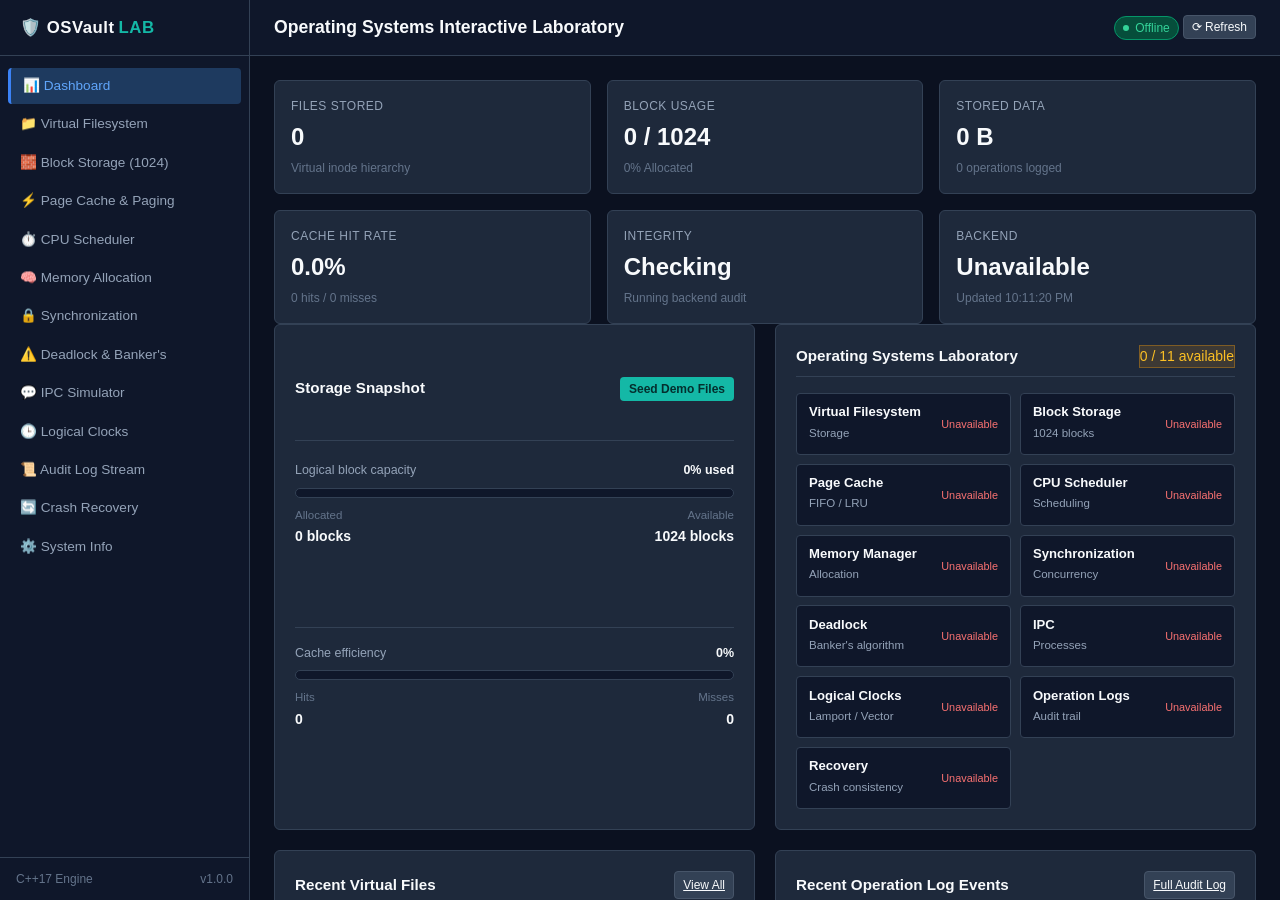
==== commit abbd3264: "Improve virtual filesystem and block storage" ====
--- a/web/index.html
+++ b/web/index.html
@@ -53,89 +53,135 @@
 
       <!-- ================= 1. DASHBOARD ================= -->
       <section id="view-dashboard" class="module-section view-section active">
-        <div class="grid-4 mb-3">
-          <div class="stat-card">
+        <div class="dashboard-summary mb-3">
+          <div class="stat-card dashboard-stat">
             <div class="stat-label">Files Stored</div>
             <div id="dash-total-files" class="stat-value">0</div>
             <div class="stat-subtext">Virtual inode hierarchy</div>
           </div>
-          <div class="stat-card">
+          <div class="stat-card dashboard-stat">
             <div class="stat-label">Block Usage</div>
             <div id="dash-allocated-blocks" class="stat-value">0 / 1024</div>
             <div id="dash-storage-usage-pct" class="stat-subtext">0% Allocated</div>
           </div>
-          <div class="stat-card">
+          <div class="stat-card dashboard-stat">
+            <div class="stat-label">Stored Data</div>
+            <div id="dash-total-bytes" class="stat-value">0 B</div>
+            <div id="dash-operation-count" class="stat-subtext">0 operations logged</div>
+          </div>
+          <div class="stat-card dashboard-stat">
             <div class="stat-label">Cache Hit Rate</div>
             <div id="dash-cache-hit-rate" class="stat-value highlight-teal">0.0%</div>
             <div id="dash-cache-ratio" class="stat-subtext">0 hits / 0 misses</div>
           </div>
-          <div class="stat-card">
-            <div class="stat-label">Storage Engine</div>
-            <div id="dash-alloc-strategy" class="stat-value" style="font-size: 1.15rem; margin-top: 5px;">FIRST_FIT</div>
-            <div id="dash-status-badge" class="stat-subtext highlight-blue">WAL Crash-Consistent</div>
+          <div class="stat-card dashboard-stat">
+            <div class="stat-label">Integrity</div>
+            <div id="dash-integrity-value" class="stat-value highlight-teal">Checking</div>
+            <div id="dash-integrity-detail" class="stat-subtext">Running backend audit</div>
+          </div>
+          <div class="stat-card dashboard-stat">
+            <div class="stat-label">Backend</div>
+            <div id="dash-backend-value" class="stat-value highlight-teal">Online</div>
+            <div id="dash-last-update" class="stat-subtext">Waiting for update</div>
           </div>
         </div>
 
         <div class="grid-2 mb-3">
+          <div class="panel dashboard-overview-panel">
+            <div class="panel-header">
+              <span class="panel-title">Storage Snapshot</span>
+              <button id="btn-dash-seed" class="btn btn-teal btn-sm">Seed Demo Files</button>
+            </div>
+            <div class="dashboard-storage-visual">
+              <div class="dashboard-visual-header">
+                <span>Logical block capacity</span>
+                <strong id="dash-block-percent">0% used</strong>
+              </div>
+              <div class="dashboard-progress" aria-label="Allocated storage">
+                <div id="dash-block-progress" class="dashboard-progress-used" style="width: 0%"></div>
+              </div>
+              <div class="dashboard-visual-grid">
+                <div>
+                  <span class="dashboard-visual-label">Allocated</span>
+                  <strong id="dash-blocks-used">0 blocks</strong>
+                </div>
+                <div>
+                  <span class="dashboard-visual-label">Available</span>
+                  <strong id="dash-blocks-free">1024 blocks</strong>
+                </div>
+              </div>
+            </div>
+            <div class="dashboard-storage-visual">
+              <div class="dashboard-visual-header">
+                <span>Cache efficiency</span>
+                <strong id="dash-cache-percent">0%</strong>
+              </div>
+              <div class="dashboard-progress cache">
+                <div id="dash-cache-progress" class="dashboard-progress-used" style="width: 0%"></div>
+              </div>
+              <div class="dashboard-visual-grid">
+                <div>
+                  <span class="dashboard-visual-label">Hits</span>
+                  <strong id="dash-cache-hits-detail">0</strong>
+                </div>
+                <div>
+                  <span class="dashboard-visual-label">Misses</span>
+                  <strong id="dash-cache-misses-detail">0</strong>
+                </div>
+              </div>
+            </div>
+          </div>
+
           <div class="panel">
             <div class="panel-header">
-              <span class="panel-title">System Overview & Architecture</span>
-              <button id="btn-dash-seed" class="btn btn-teal btn-sm">🌱 Seed Demo Files</button>
-            </div>
-            <p class="text-muted mb-2">
-              <strong>OSVault</strong> is an integrated Operating Systems laboratory and crash-consistent logical block storage engine built with pure C++17, SQLite (WAL mode), Crow, and standalone Asio.
-            </p>
-            <ul class="text-muted small" style="line-height: 1.8; padding-left: 1.25rem;">
-              <li><strong>Block Engine:</strong> 1024 discrete 4096-byte logical storage blocks with FIRST_FIT, BEST_FIT, and WORST_FIT allocation.</li>
-              <li><strong>Crash Consistency:</strong> SQLite Write-Ahead Logging (WAL) and orphan block verification engine.</li>
-              <li><strong>Concurrency:</strong> Peterson's algorithm, Bounded Buffer, Readers-Writers, and Dining Philosophers.</li>
-              <li><strong>Process Management:</strong> FCFS, SJF (Preemptive/Non-preemptive), Round Robin, and Priority Scheduling with live Gantt charts.</li>
-              <li><strong>Distributed Clocks:</strong> Lamport timestamps and Vector clocks with causal concurrency verification.</li>
-            </ul>
-          </div>
-
-          <div class="panel">
+              <span class="panel-title">Operating Systems Laboratory</span>
+              <span id="dash-modules-online" class="badge badge-secondary">Checking</span>
+            </div>
+            <div id="dash-module-grid" class="dashboard-module-grid">
+              <button class="dashboard-module-card" data-dashboard-view="files"><strong>Virtual Filesystem</strong><span>Storage</span><em>Checking</em></button>
+              <button class="dashboard-module-card" data-dashboard-view="blocks"><strong>Block Storage</strong><span>1024 blocks</span><em>Checking</em></button>
+              <button class="dashboard-module-card" data-dashboard-view="cache"><strong>Page Cache</strong><span>FIFO / LRU</span><em>Checking</em></button>
+              <button class="dashboard-module-card" data-dashboard-view="scheduler"><strong>CPU Scheduler</strong><span>Scheduling</span><em>Checking</em></button>
+              <button class="dashboard-module-card" data-dashboard-view="memory"><strong>Memory Manager</strong><span>Allocation</span><em>Checking</em></button>
+              <button class="dashboard-module-card" data-dashboard-view="sync"><strong>Synchronization</strong><span>Concurrency</span><em>Checking</em></button>
+              <button class="dashboard-module-card" data-dashboard-view="deadlock"><strong>Deadlock</strong><span>Banker's algorithm</span><em>Checking</em></button>
+              <button class="dashboard-module-card" data-dashboard-view="ipc"><strong>IPC</strong><span>Processes</span><em>Checking</em></button>
+              <button class="dashboard-module-card" data-dashboard-view="clocks"><strong>Logical Clocks</strong><span>Lamport / Vector</span><em>Checking</em></button>
+              <button class="dashboard-module-card" data-dashboard-view="logs"><strong>Operation Logs</strong><span>Audit trail</span><em>Checking</em></button>
+              <button class="dashboard-module-card" data-dashboard-view="recovery"><strong>Recovery</strong><span>Crash consistency</span><em>Checking</em></button>
+            </div>
+          </div>
+        </div>
+
+        <div class="grid-2">
+          <div class="panel mb-0">
             <div class="panel-header">
               <span class="panel-title">Recent Virtual Files</span>
-              <a href="#files" class="btn btn-secondary btn-sm" onclick="app.switchView('files')">View All</a>
+              <a href="#files" class="btn btn-secondary btn-sm" data-dashboard-view="files">View All</a>
             </div>
             <div class="table-wrap">
               <table class="data-table">
-                <thead>
-                  <tr>
-                    <th>Filename</th>
-                    <th>Size</th>
-                    <th>Blocks</th>
-                    <th>Created</th>
-                  </tr>
-                </thead>
+                <thead><tr><th>Filename</th><th>Size</th><th>Blocks</th><th>Created</th></tr></thead>
                 <tbody id="dash-recent-files-body">
                   <tr><td colspan="4" class="text-muted text-center p-3">No files in virtual storage.</td></tr>
                 </tbody>
               </table>
             </div>
           </div>
-        </div>
-
-        <div class="panel">
-          <div class="panel-header">
-            <span class="panel-title">Recent Operation Log Events</span>
-            <a href="#logs" class="btn btn-secondary btn-sm" onclick="app.switchView('logs')">Full Audit Log</a>
-          </div>
-          <div class="table-wrap">
-            <table class="data-table">
-              <thead>
-                <tr>
-                  <th>ID</th>
-                  <th>Event</th>
-                  <th>Description</th>
-                  <th>Timestamp</th>
-                </tr>
-              </thead>
-              <tbody id="dash-recent-logs-body">
-                <tr><td colspan="4" class="text-muted text-center p-3">Loading log stream...</td></tr>
-              </tbody>
-            </table>
+
+          <div class="panel mb-0">
+            <div class="panel-header">
+              <span class="panel-title">Recent Operation Log Events</span>
+              <a href="#logs" class="btn btn-secondary btn-sm" data-dashboard-view="logs">Full Audit Log</a>
+            </div>
+            <div class="table-wrap">
+              <table class="data-table">
+                <thead><tr><th>ID</th><th>Event</th><th>Description</th><th>Timestamp</th></tr></thead>
+                <tbody id="dash-recent-logs-body">
+                  <tr><td colspan="4" class="text-muted text-center p-3">Loading log stream...</td></tr>
+                </tbody>
+              </table>
+            </div>
           </div>
         </div>
       </section>
@@ -146,9 +192,16 @@
           <div class="panel-header">
             <span class="panel-title">Virtual File System Manager</span>
             <div class="d-flex gap-2">
+              <button id="btn-new-folder" class="btn btn-secondary btn-sm">+ New Folder</button>
               <button id="btn-create-file-modal" class="btn btn-primary btn-sm">+ Create File</button>
               <button id="btn-refresh-files" class="btn btn-secondary btn-sm">⟳ Refresh</button>
             </div>
+          </div>
+          <div id="file-breadcrumb" class="file-breadcrumb mb-2"></div>
+          <div id="directory-create-row" class="file-directory-create mb-2" style="display:none;">
+            <input type="text" id="directory-name" class="input" placeholder="New folder name">
+            <button id="btn-create-folder" class="btn btn-teal btn-sm">Create</button>
+            <button id="btn-cancel-folder" class="btn btn-secondary btn-sm">Cancel</button>
           </div>
           <div class="d-flex justify-between align-center mb-3">
             <div style="max-width: 300px; width: 100%;">
@@ -190,7 +243,20 @@
                 <option value="WORST_FIT">WORST_FIT</option>
               </select>
               <button id="btn-apply-strategy" class="btn btn-teal btn-sm">Set Strategy</button>
-            </div>
+              <button id="btn-block-demo" class="btn btn-primary btn-sm">Create Demo File</button>
+              <button id="btn-block-demo-delete" class="btn btn-danger btn-sm" disabled>Delete Demo File</button>
+            </div>
+          </div>
+
+          <div id="block-demo-details" class="block-demo-details mb-3" style="display:none;">
+            <div class="block-demo-title">Block Allocation Demonstration</div>
+            <div class="block-demo-grid">
+              <div><span>File name</span><strong id="block-demo-name">-</strong></div>
+              <div><span>Actual file size</span><strong id="block-demo-size">-</strong></div>
+              <div><span>Allocated blocks</span><strong id="block-demo-count">-</strong></div>
+              <div><span>Block IDs</span><strong id="block-demo-ids">-</strong></div>
+            </div>
+            <p id="block-demo-explanation" class="block-demo-explanation"></p>
           </div>
 
           <div class="legend-bar">
@@ -267,6 +333,24 @@
                   <option value="LRU">LRU (Least Recently Used)</option>
                 </select>
                 <button id="btn-run-page-sim" class="btn btn-primary" style="white-space: nowrap;">Simulate</button>
+              </div>
+            </div>
+          </div>
+          <div class="grid-3 mb-3">
+            <div class="form-group mb-0">
+              <label class="form-label">Page Size (bytes):</label>
+              <input type="number" id="page-size" class="input" value="4096" min="1" max="1048576">
+            </div>
+            <div class="form-group mb-0">
+              <label class="form-label">Logical Address (for translation):</label>
+              <input type="number" id="logical-address" class="input" value="8192" min="0">
+            </div>
+            <div class="form-group mb-0">
+              <label class="form-label">Playback:</label>
+              <div class="d-flex gap-2">
+                <button id="btn-page-prev" class="btn btn-secondary btn-sm">Previous</button>
+                <button id="btn-page-play" class="btn btn-primary btn-sm">Play</button>
+                <button id="btn-page-next" class="btn btn-secondary btn-sm">Next</button>
               </div>
             </div>
           </div>
@@ -317,7 +401,6 @@
                 <select id="sched-algo" class="select">
                   <option value="FCFS">First-Come, First-Served (FCFS)</option>
                   <option value="SJF">SJF (Shortest Job First - Non-Preemptive)</option>
-                  <option value="SRTF">SRTF (Shortest Remaining Time First - Preemptive)</option>
                   <option value="RR">Round Robin (RR)</option>
                   <option value="PRIORITY">Priority (Non-Preemptive)</option>
                 </select>
@@ -341,6 +424,14 @@
               <span>Avg Turnaround: <strong id="sched-avg-turnaround" class="highlight-blue">-</strong></span>
               <span>Avg Waiting: <strong id="sched-avg-waiting" class="highlight-teal">-</strong></span>
               <span>CPU Utilization: <strong id="sched-cpu-util" class="highlight-teal">100%</strong></span>
+            </div>
+          </div>
+          <div class="d-flex justify-between align-center mb-2">
+            <span id="sched-step-status" class="text-muted small">No simulation running.</span>
+            <div class="d-flex gap-2">
+              <button id="btn-sched-prev" class="btn btn-secondary btn-sm">Previous</button>
+              <button id="btn-sched-play" class="btn btn-primary btn-sm">Play</button>
+              <button id="btn-sched-next" class="btn btn-secondary btn-sm">Next</button>
             </div>
           </div>
           <div id="gantt-chart-container" class="gantt-chart">
@@ -363,10 +454,11 @@
                   <th>Completion Time</th>
                   <th>Turnaround Time</th>
                   <th>Waiting Time</th>
+                  <th>Response Time</th>
                 </tr>
               </thead>
               <tbody id="sched-metrics-body">
-                <tr><td colspan="6" class="text-center text-muted p-3">No simulation data available yet.</td></tr>
+                <tr><td colspan="7" class="text-center text-muted p-3">No simulation data available yet.</td></tr>
               </tbody>
             </table>
           </div>
@@ -397,6 +489,21 @@
             <div class="stat-label">External Fragmentation</div>
             <div id="mem-ext-frag-stat" class="stat-value highlight-red">0 KB</div>
             <div class="stat-subtext">Non-contiguous free holes</div>
+          </div>
+          <div class="stat-card">
+            <div class="stat-label">Memory Utilization</div>
+            <div id="mem-util-stat" class="stat-value highlight-blue">0.0%</div>
+            <div class="stat-subtext">Allocated physical memory</div>
+          </div>
+          <div class="stat-card">
+            <div class="stat-label">Free Partitions</div>
+            <div id="mem-free-holes-stat" class="stat-value">1</div>
+            <div class="stat-subtext">Unallocated memory blocks</div>
+          </div>
+          <div class="stat-card">
+            <div class="stat-label">Internal Fragmentation</div>
+            <div id="mem-int-frag-stat" class="stat-value">0 KB</div>
+            <div class="stat-subtext">Reported within allocations</div>
           </div>
         </div>
 
@@ -431,6 +538,10 @@
           </div>
 
           <label class="form-label">Physical Memory Map (0 - 1024 KB):</label>
+          <div class="legend-bar mb-2">
+            <span class="legend-item"><span class="legend-swatch" style="background:#0d9488"></span> Allocated</span>
+            <span class="legend-item"><span class="legend-swatch" style="background:#1e293b"></span> Free hole</span>
+          </div>
           <div id="memory-map-container" class="memory-bar mb-3"></div>
 
           <div class="table-wrap">
@@ -449,6 +560,12 @@
                 <tr><td colspan="6" class="text-center text-muted p-3">Memory fully free (1024 KB).</td></tr>
               </tbody>
             </table>
+          </div>
+          <div class="panel-header mt-3">
+            <span class="panel-title">Recent Allocation Actions</span>
+          </div>
+          <div id="memory-action-history" class="memory-action-history text-muted small">
+            No allocation actions yet.
           </div>
         </div>
       </section>
--- a/web/assets/css/styles.css
+++ b/web/assets/css/styles.css
@@ -258,6 +258,163 @@
   margin-top: 0.25rem;
 }
 
+.dashboard-summary {
+  display: grid;
+  grid-template-columns: repeat(6, minmax(0, 1fr));
+  gap: 1rem;
+}
+
+.dashboard-stat {
+  min-height: 112px;
+}
+
+.dashboard-overview-panel {
+  display: grid;
+  gap: 0;
+}
+
+.dashboard-storage-visual {
+  padding: 0.25rem 0 1rem;
+}
+
+.dashboard-storage-visual + .dashboard-storage-visual {
+  padding-top: 1rem;
+  border-top: 1px solid var(--border-color);
+}
+
+.dashboard-visual-header,
+.dashboard-visual-grid {
+  display: flex;
+  justify-content: space-between;
+  align-items: center;
+  gap: 1rem;
+}
+
+.dashboard-visual-header {
+  margin-bottom: 0.5rem;
+  color: var(--text-muted);
+  font-size: 0.78rem;
+}
+
+.dashboard-visual-header strong {
+  color: var(--text-main);
+}
+
+.dashboard-progress {
+  height: 10px;
+  overflow: hidden;
+  border-radius: 9999px;
+  background: var(--bg-secondary);
+  border: 1px solid var(--border-color);
+}
+
+.dashboard-progress-used {
+  height: 100%;
+  background: var(--accent-blue);
+  transition: width 0.35s ease;
+}
+
+.dashboard-progress.cache .dashboard-progress-used {
+  background: var(--accent-teal);
+}
+
+.dashboard-visual-grid {
+  margin-top: 0.55rem;
+}
+
+.dashboard-visual-grid > div {
+  display: grid;
+  gap: 0.15rem;
+}
+
+.dashboard-visual-grid > div:last-child {
+  text-align: right;
+}
+
+.dashboard-visual-label {
+  color: var(--text-dim);
+  font-size: 0.72rem;
+}
+
+.dashboard-module-grid {
+  display: grid;
+  grid-template-columns: repeat(2, minmax(0, 1fr));
+  gap: 0.55rem;
+}
+
+.dashboard-module-card {
+  display: grid;
+  grid-template-columns: 1fr auto;
+  gap: 0.15rem 0.5rem;
+  min-height: 62px;
+  padding: 0.65rem 0.75rem;
+  text-align: left;
+  color: var(--text-main);
+  background: var(--bg-secondary);
+  border: 1px solid var(--border-color);
+  border-radius: var(--radius-sm);
+  cursor: pointer;
+  font-family: inherit;
+  transition: border-color 0.15s ease, background 0.15s ease;
+}
+
+.dashboard-module-card:hover {
+  background: var(--panel-hover);
+  border-color: #475569;
+}
+
+.dashboard-module-card strong {
+  font-size: 0.82rem;
+}
+
+.dashboard-module-card span {
+  grid-column: 1;
+  color: var(--text-muted);
+  font-size: 0.72rem;
+}
+
+.dashboard-module-card em {
+  grid-column: 2;
+  grid-row: 1 / span 2;
+  align-self: center;
+  color: var(--text-dim);
+  font-size: 0.68rem;
+  font-style: normal;
+}
+
+.dashboard-module-card em.available {
+  color: #34d399;
+}
+
+.dashboard-module-card em.unavailable {
+  color: #f87171;
+}
+
+.badge-warning {
+  background-color: rgba(245, 158, 11, 0.14);
+  color: #fbbf24;
+  border: 1px solid rgba(245, 158, 11, 0.35);
+}
+
+.badge-success {
+  background-color: rgba(16, 185, 129, 0.14);
+  color: #34d399;
+  border: 1px solid rgba(16, 185, 129, 0.35);
+}
+
+@media (max-width: 1400px) {
+  .dashboard-summary {
+    grid-template-columns: repeat(3, minmax(0, 1fr));
+  }
+}
+
+@media (max-width: 900px) {
+  .dashboard-summary,
+  .dashboard-module-grid {
+    grid-template-columns: repeat(2, minmax(0, 1fr));
+  }
+}
+
 /* Tables */
 .table-wrap {
   overflow-x: auto;
@@ -286,6 +443,55 @@
 
 table.data-table tr:hover td {
   background-color: var(--panel-hover);
+}
+
+.file-breadcrumb {
+  display: flex;
+  align-items: center;
+  gap: 0.35rem;
+  min-height: 34px;
+  padding: 0.45rem 0.65rem;
+  border: 1px solid var(--border-color);
+  border-radius: var(--radius-sm);
+  background: var(--bg-secondary);
+  color: var(--text-dim);
+}
+
+.file-breadcrumb-link {
+  border: 0;
+  background: transparent;
+  color: var(--accent-blue);
+  cursor: pointer;
+  font-family: inherit;
+  font-size: 0.82rem;
+}
+
+.file-breadcrumb-link.active {
+  color: var(--text-main);
+  font-weight: 700;
+}
+
+.file-directory-create {
+  display: flex;
+  gap: 0.5rem;
+  align-items: center;
+  padding: 0.65rem;
+  border: 1px solid var(--border-color);
+  border-radius: var(--radius-sm);
+  background: var(--bg-secondary);
+}
+
+.file-directory-create .input {
+  max-width: 320px;
+}
+
+.file-folder-link {
+  border: 0;
+  background: transparent;
+  color: var(--accent-blue);
+  cursor: pointer;
+  font-family: inherit;
+  text-align: left;
 }
 
 /* Form Controls & Buttons */
@@ -451,6 +657,51 @@
   border-radius: 2px;
 }
 
+.block-demo-details {
+  padding: 0.75rem;
+  border: 1px solid var(--border-color);
+  border-radius: var(--radius-sm);
+  background: var(--bg-secondary);
+}
+
+.block-demo-title {
+  margin-bottom: 0.65rem;
+  font-weight: 700;
+  color: var(--text-main);
+}
+
+.block-demo-grid {
+  display: grid;
+  grid-template-columns: repeat(4, minmax(0, 1fr));
+  gap: 0.75rem;
+}
+
+.block-demo-grid > div {
+  display: grid;
+  gap: 0.2rem;
+  min-width: 0;
+}
+
+.block-demo-grid span {
+  color: var(--text-dim);
+  font-size: 0.72rem;
+  text-transform: uppercase;
+  letter-spacing: 0.35px;
+}
+
+.block-demo-grid strong {
+  overflow-wrap: anywhere;
+  color: var(--accent-teal);
+  font-family: var(--font-mono);
+  font-size: 0.82rem;
+}
+
+.block-demo-explanation {
+  margin-top: 0.65rem;
+  color: var(--text-muted);
+  font-size: 0.78rem;
+}
+
 /* Gantt Chart */
 .gantt-chart {
   display: flex;
@@ -479,6 +730,12 @@
   background-color: #334155 !important;
   color: #94a3b8;
   font-style: italic;
+}
+
+.gantt-bar.scheduler-current {
+  outline: 2px solid #facc15;
+  outline-offset: -2px;
+  filter: brightness(1.15);
 }
 
 /* Memory Map */
@@ -515,6 +772,107 @@
 .memory-partition-segment.allocated {
   background-color: #0d9488;
   color: #ffffff;
+}
+
+.memory-action-history {
+  display: grid;
+  gap: 0.35rem;
+  max-height: 120px;
+  overflow-y: auto;
+  padding: 0.65rem;
+  border: 1px solid var(--border-color);
+  border-radius: var(--radius-sm);
+  background: var(--bg-secondary);
+}
+
+/* Page cache and virtual memory paging */
+.paging-step-header {
+  display: flex;
+  justify-content: space-between;
+  align-items: center;
+  margin-bottom: 1rem;
+  padding: 0.75rem;
+  border: 1px solid var(--border-color);
+  border-radius: var(--radius-sm);
+  background: var(--bg-secondary);
+}
+
+.paging-panel {
+  min-height: 180px;
+  padding: 0.75rem;
+  border: 1px solid var(--border-color);
+  border-radius: var(--radius-sm);
+  background: var(--bg-secondary);
+}
+
+.paging-panel-title {
+  margin-bottom: 0.75rem;
+  color: var(--text-primary);
+  font-size: 0.85rem;
+  font-weight: 700;
+}
+
+.paging-frames,
+.paging-pages {
+  display: grid;
+  gap: 0.5rem;
+}
+
+.paging-frame,
+.paging-page {
+  display: flex;
+  align-items: center;
+  justify-content: space-between;
+  min-height: 38px;
+  padding: 0.5rem 0.65rem;
+  border: 1px solid var(--border-color);
+  border-radius: var(--radius-sm);
+  background: var(--bg-tertiary);
+}
+
+.paging-frame.occupied {
+  border-color: rgba(20, 184, 166, 0.55);
+  background: rgba(20, 184, 166, 0.12);
+}
+
+.paging-frame.free {
+  color: var(--text-muted);
+}
+
+.paging-frame-label,
+.paging-frame-page,
+.paging-page span {
+  font-size: 0.78rem;
+  font-weight: 600;
+}
+
+.paging-page.mapped {
+  border-color: rgba(59, 130, 246, 0.55);
+  background: rgba(59, 130, 246, 0.10);
+}
+
+.paging-page.unmapped {
+  color: var(--text-muted);
+}
+
+.paging-table td,
+.paging-table th {
+  padding: 0.5rem;
+}
+
+.paging-translation {
+  display: grid;
+  gap: 0.35rem;
+  padding: 0.75rem;
+  border: 1px solid var(--border-color);
+  border-radius: var(--radius-sm);
+  background: rgba(59, 130, 246, 0.08);
+  font-family: monospace;
+  font-size: 0.85rem;
+}
+
+.paging-current-row td {
+  background: rgba(59, 130, 246, 0.12);
 }
 
 /* Toast Notifications */
